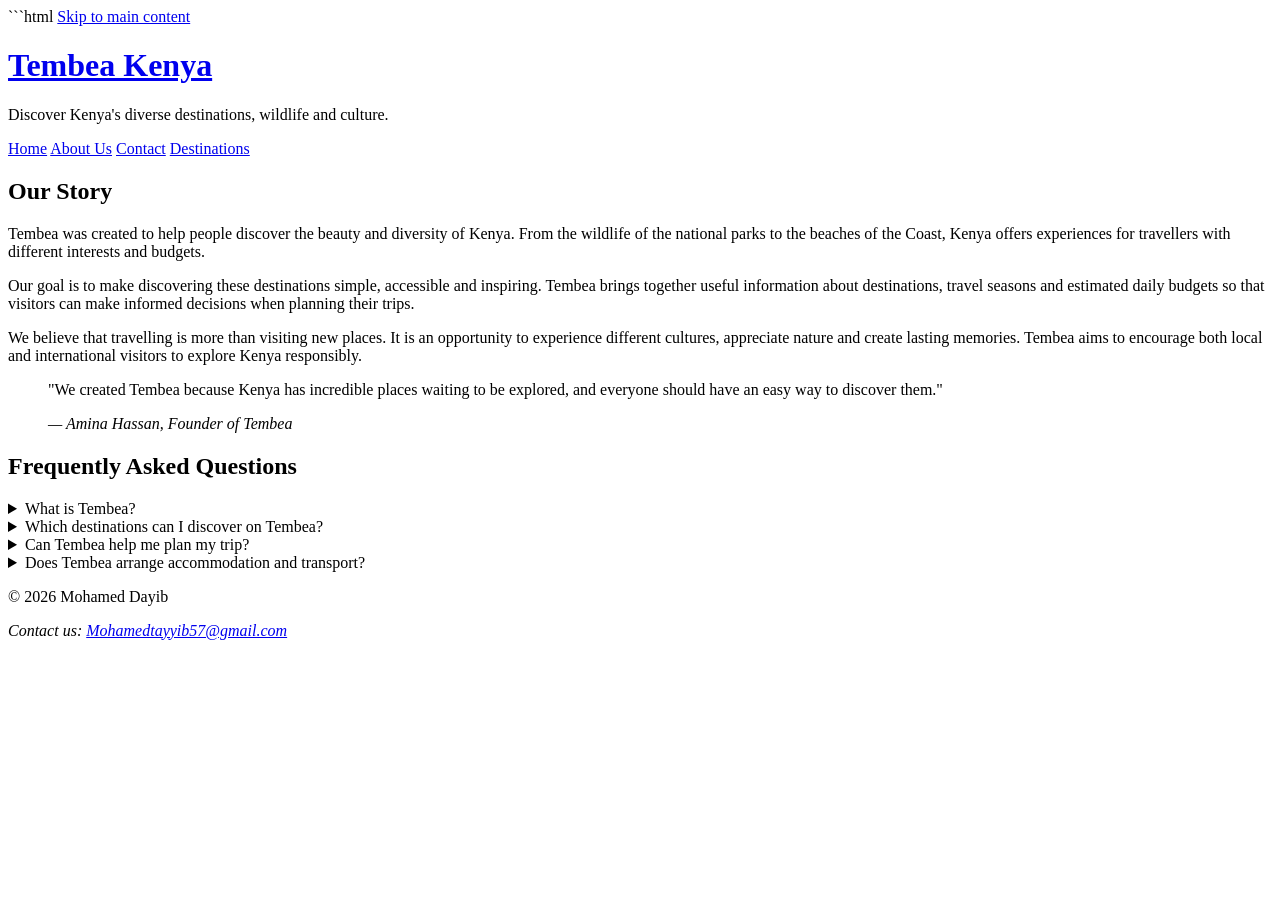
==== about.html @ 8fd85138 "Add my work in the Tembea Kenya" ====
```html
<!DOCTYPE html>
<html lang="en">
<head>
    <meta charset="UTF-8">
    <meta name="viewport" content="width=device-width, initial-scale=1.0">
    <title>Tembea | About Us</title>
</head>

<body>

    <a href="#main-content">Skip to main content</a>

    <header>
        <h1><a href="./index.html">Tembea Kenya</a></h1>

        <p>Discover Kenya's diverse destinations, wildlife and culture.</p>

        <nav>
            <a href="./index.html">Home</a>
            <a href="./about.html" aria-current="page">About Us</a>
            <a href="./contact.html">Contact</a>
            <a href="./destinations.html">Destinations</a>
        </nav>
    </header>

    <main id="main-content">

        <section>
            <h2>Our Story</h2>

            <p>
                Tembea was created to help people discover the beauty and
                diversity of Kenya. From the wildlife of the national parks
                to the beaches of the Coast, Kenya offers experiences for
                travellers with different interests and budgets.
            </p>

            <p>
                Our goal is to make discovering these destinations simple,
                accessible and inspiring. Tembea brings together useful
                information about destinations, travel seasons and estimated
                daily budgets so that visitors can make informed decisions
                when planning their trips.
            </p>

            <p>
                We believe that travelling is more than visiting new places.
                It is an opportunity to experience different cultures,
                appreciate nature and create lasting memories. Tembea aims
                to encourage both local and international visitors to explore
                Kenya responsibly.
            </p>

            <blockquote>
                <p>
                    "We created Tembea because Kenya has incredible places
                    waiting to be explored, and everyone should have an easy
                    way to discover them."
                </p>
                <cite>— Amina Hassan, Founder of Tembea</cite>
            </blockquote>
        </section>

        <section>
            <h2>Frequently Asked Questions</h2>

            <details>
                <summary>What is Tembea?</summary>
                <p>
                    Tembea is a travel discovery platform that helps visitors
                    explore destinations across Kenya and plan their trips.
                </p>
            </details>

            <details>
                <summary>Which destinations can I discover on Tembea?</summary>
                <p>
                    Tembea features destinations across Kenya, including
                    Nairobi, Nakuru, Mombasa and the Kenyan Coast, with more
                    destinations to be added.
                </p>
            </details>

            <details>
                <summary>Can Tembea help me plan my trip?</summary>
                <p>
                    Yes. You can explore our destination information and use
                    the contact page to send us a trip inquiry with your
                    preferred travel date and travel style.
                </p>
            </details>

            <details>
                <summary>Does Tembea arrange accommodation and transport?</summary>
                <p>
                    Tembea is primarily a destination discovery platform.
                    Specific accommodation and transport arrangements can be
                    discussed when submitting a trip inquiry.
                </p>
            </details>

        </section>

    </main>

    <footer>
        <p>&copy; 2026 Mohamed Dayib</p>

        <address>
            Contact us:
            <a href="mailto:Mohamedtayyib57@gmail.com">
                Mohamedtayyib57@gmail.com
            </a>
        </address>
    </footer>

</body>
</html>
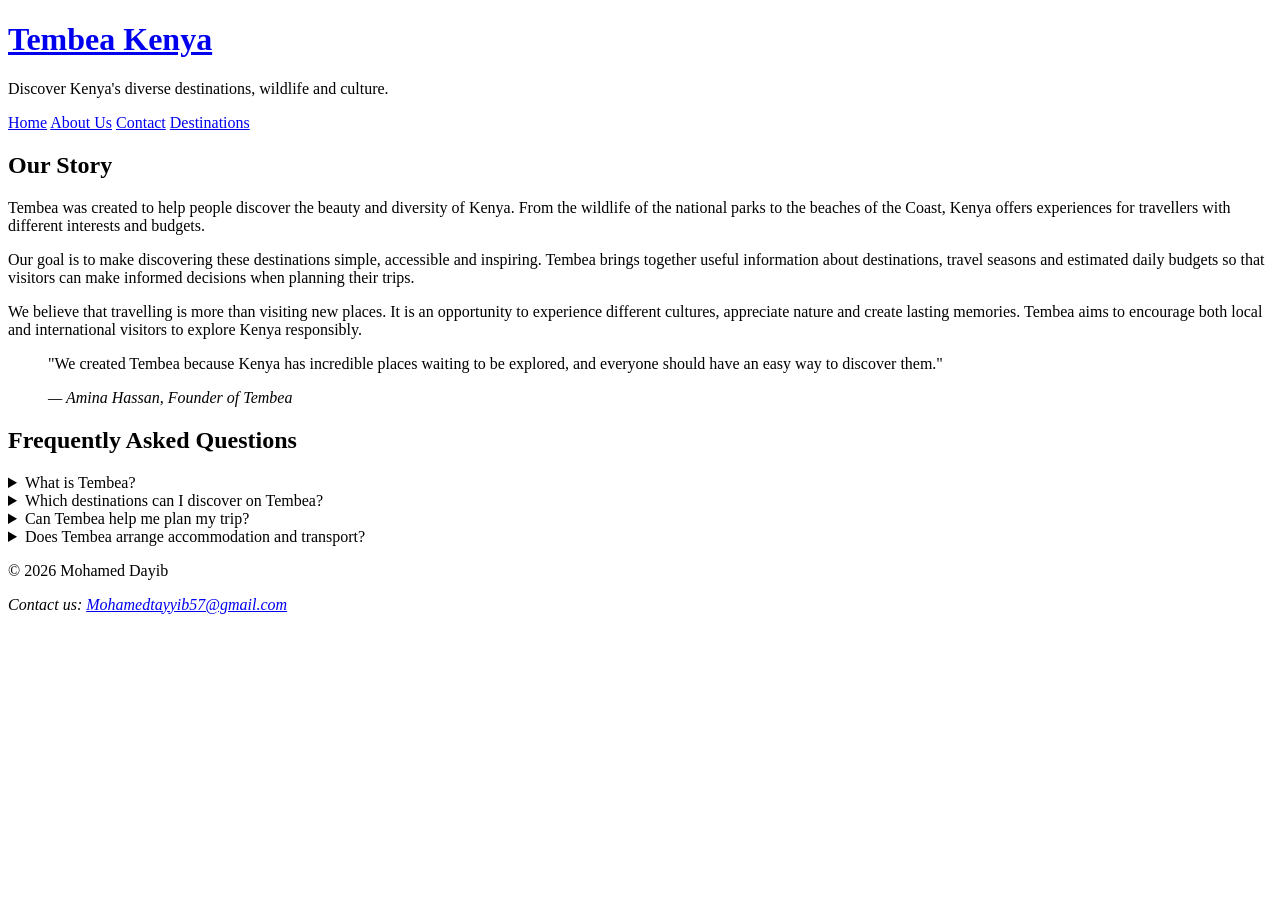
==== commit c203846f: "add screenshot and the new files" ====
--- a/about.html
+++ b/about.html
@@ -1,4 +1,4 @@
-```html
+
 <!DOCTYPE html>
 <html lang="en">
 <head>
@@ -8,8 +8,6 @@
 </head>
 
 <body>
-
-    <a href="#main-content">Skip to main content</a>
 
     <header>
         <h1><a href="./index.html">Tembea Kenya</a></h1>
@@ -24,7 +22,7 @@
         </nav>
     </header>
 
-    <main id="main-content">
+    <main>
 
         <section>
             <h2>Our Story</h2>
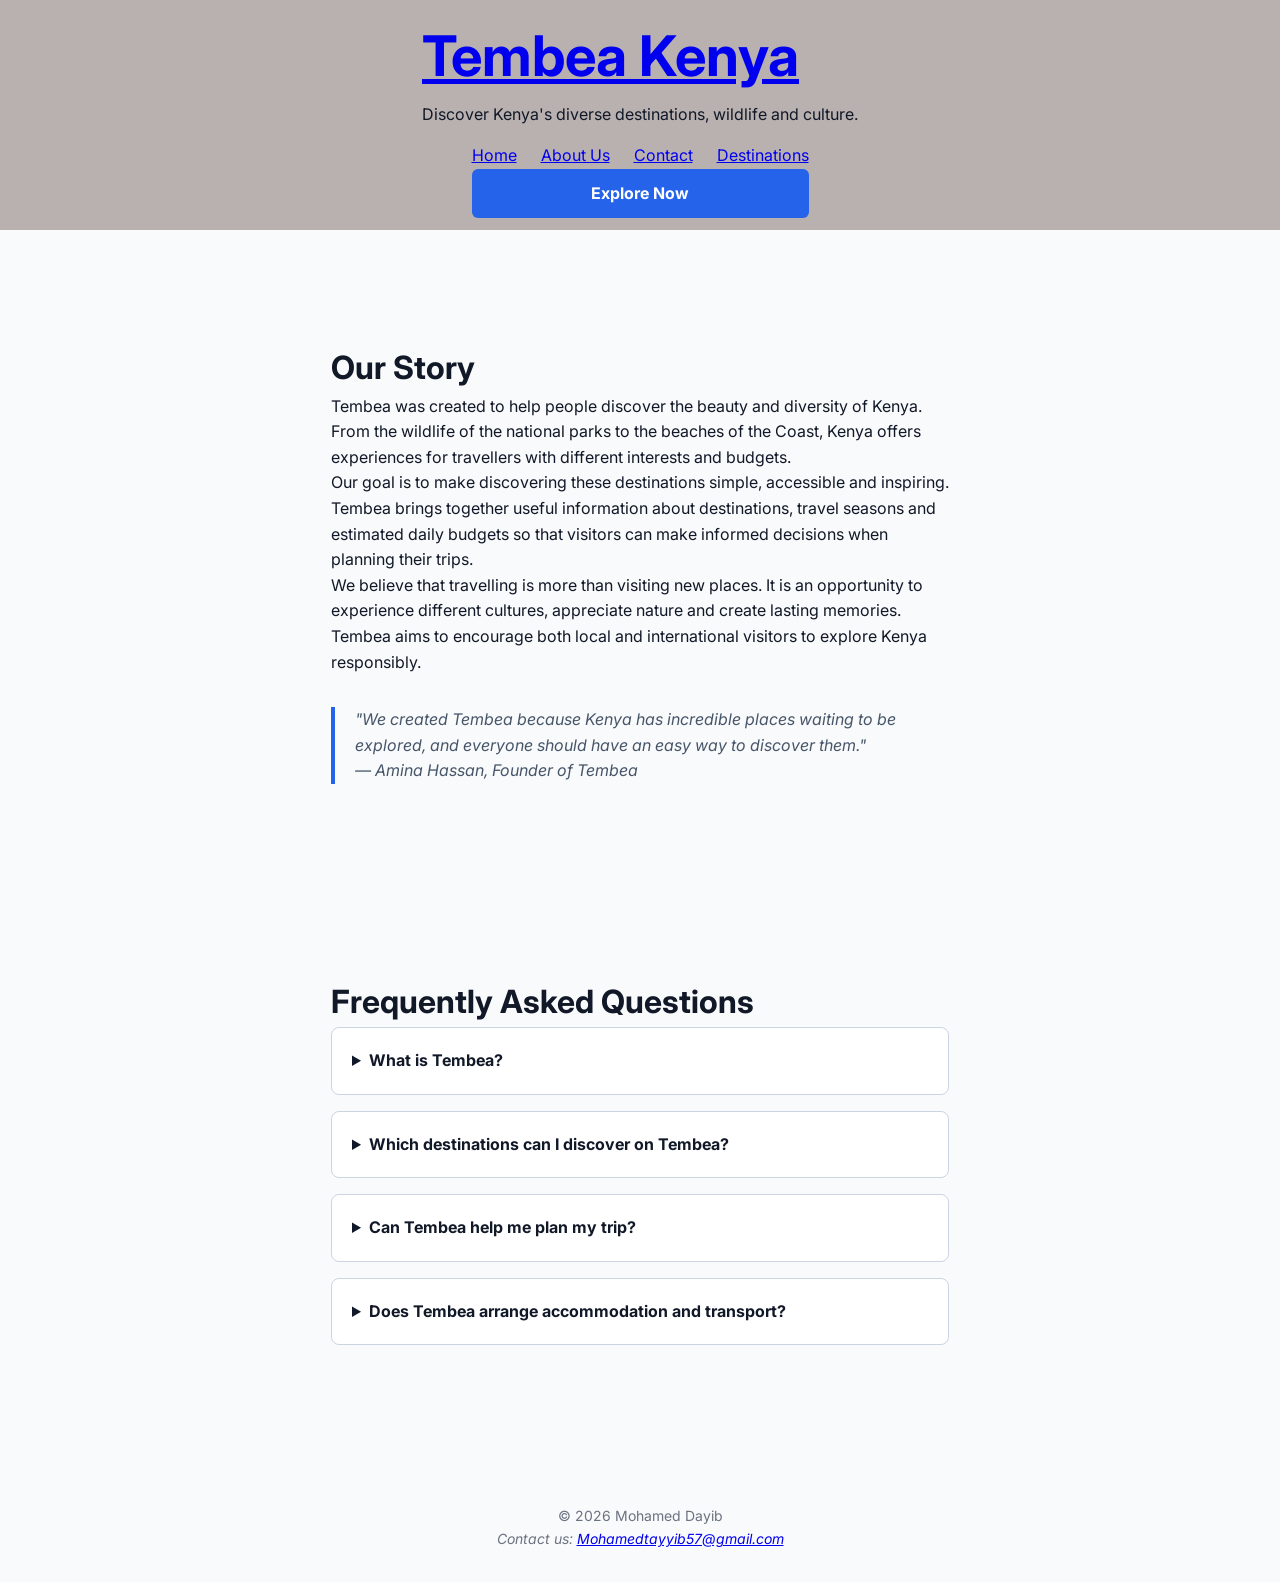
==== commit 8b22842c: "add tembea layout and styles" ====
--- a/about.html
+++ b/about.html
@@ -5,24 +5,33 @@
     <meta charset="UTF-8">
     <meta name="viewport" content="width=device-width, initial-scale=1.0">
     <title>Tembea | About Us</title>
+    <link rel="stylesheet" href="styles.css">
+
 </head>
 
 <body>
 
-    <header>
-        <h1><a href="./index.html">Tembea Kenya</a></h1>
+    <header class="navbar">
+        <div class="navbar-logo">
+            <h1><a href="./index.html" class="logo">Tembea Kenya</a></h1>
 
-        <p>Discover Kenya's diverse destinations, wildlife and culture.</p>
+            <p>Discover Kenya's diverse destinations, wildlife and culture.</p>
+        </div>
 
-        <nav>
-            <a href="./index.html">Home</a>
-            <a href="./about.html" aria-current="page">About Us</a>
-            <a href="./contact.html">Contact</a>
-            <a href="./destinations.html">Destinations</a>
+        <nav aria-label="Main navigation">
+            <div class="navbar-links">
+                <a href="./index.html">Home</a>
+                <a href="./about.html" aria-current="page">About Us</a>
+                <a href="./contact.html">Contact</a>
+                <a href="./destinations.html">Destinations</a>
+
+            </div>
+            <a href="./destinations.html" class="btn">Explore Now</a>
+
         </nav>
     </header>
 
-    <main>
+    <main class="prose">
 
         <section>
             <h2>Our Story</h2>
--- a/styles.css
+++ b/styles.css
@@ -0,0 +1,314 @@
+@import url('https://fonts.googleapis.com/css2?family=Inter:wght@400;700&display=swap');
+:root{
+    --font-main: 'Inter', system-ui, -apple-system, sans-serif;
+  --text-base: 1rem;
+  --text-line-height: 1.6;
+  --text-h1: clamp(2rem, 4vw + 1rem, 3.5rem);
+  --text-h2: 2rem;
+  --text-h3: 1.5rem;
+
+  --color-brand: #2563eb;          /* Vibrant blue */
+  --color-brand-hover: #1d4ed8;    /* Darker hover variant */
+  --color-text: #111827;           /* Dark text (High contrast on light) */
+  --color-surface: #f9fafb;        /* Light surface/background */
+  --color-surface-hover: #f3f4f6;  /* Surface hover variant */
+  --color-alternate: #6b7280;      /* Muted text for secondary information */
+
+  --space-section: clamp(3rem, 5vw + 1rem, 6rem);
+}
+* {
+  box-sizing: border-box;
+  padding: 0;
+  margin: 0;
+}
+body{
+    font-family: var(--font-main);
+  font-size: var(--text-base);
+  line-height: var(--text-line-height);
+  color: var(--color-text);
+  background-color: var(--color-surface);
+}
+
+
+main{
+flex: 1;
+}
+
+h1{
+    font-size:var(--text-h1)
+}
+h2 {
+  font-size: var(--text-h2)
+}
+
+h3 {
+  font-size: var(--text-h3)
+}
+section{
+    padding-top: var(--space-section);
+    padding-bottom: var(--space-section);
+
+}
+img, picture {
+  max-width: 100%;
+  display: block;
+}
+
+input, button, textarea, select {
+  font: inherit;
+}
+button {
+  cursor: pointer;
+  font-size: .61rem;
+}
+html, body {
+  height: 100%;
+  margin: 0;
+}
+
+body {
+  display: flex;
+  flex-direction: column;
+  min-height: 100vh;
+}
+
+main {
+  flex: 1; 
+}
+.navbar {
+    display: flex;
+    justify-content: center;
+    flex-direction: column;
+    align-items: center;
+    background: #b9b0b0;
+    gap: 1rem;
+    padding: 0.75rem 1.5rem;
+}
+.navbar-links {
+    display: flex;
+    gap: 1.5rem;
+    align-items: center;
+    justify-content: center;
+    list-style: none;
+}
+.hero {
+    display: flex;
+    flex-direction: column;    /* stack heading, tagline, button */
+    justify-content: center;   /* centre vertically (main axis = column) */
+    align-items: center;       /* centre horizontally */
+    gap: 1rem;
+    min-height: 60vh;
+    text-align: center;
+}
+.card {
+    background-color: var(--color-card-bg, #ffffff);
+    border: 1px solid var(--color-border, #cbd5e1);
+    border-radius: 0.75rem;
+    box-shadow: 0 10px 15px -3px rgba(0, 0, 0, 0.1);
+    padding: 2rem;
+    text-align: center;
+}
+.card-row {
+    display: flex;
+    text-align: center;
+    flex-wrap: wrap;   /* allow cards to wrap onto multiple lines */
+    gap: 1.5rem;
+}
+.card-row > .card {
+    flex: 1 1 250px;   /* grow | shrink | basis: aim for ~250px, then negotiate */
+}
+.gallery {
+    display: grid;
+    grid-template-columns: repeat(3, 1fr);
+    grid-auto-rows: 220px;               /* every auto-created row is 220px */
+    gap: 1rem;
+}
+.gallery img {
+    width: 100%;
+    height: 100%;
+    object-fit: cover;   /* fill the cell, crop instead of distorting */
+}
+.gallery {
+    gap: 1rem;              /* rows and columns */
+    /* or separately: */
+    row-gap: 2rem;
+    column-gap: 1rem;
+}
+.destinations {
+    display: grid;
+    object-fit: cover;
+    grid-template-columns: repeat(auto-fit, minmax(500px, 1fr));
+    gap: 1.5rem;
+}
+
+
+/* Prose container constraint */
+.prose {
+  max-width: 65ch;
+  margin-inline: auto;
+  padding: 2rem 1rem;
+}
+
+/* Styled Blockquote */
+blockquote {
+  border-left: 4px solid var(--color-brand, #0f766e);
+  padding-left: 1.25rem;
+  margin: 2rem 0;
+  font-style: italic;
+  color: #475569;
+}
+
+/* FAQ Details Spacing & Styling */
+details {
+  background-color: var(--color-card-bg, #ffffff);
+  border: 1px solid var(--color-border, #cbd5e1);
+  border-radius: 0.5rem;
+  padding: 1rem;
+  margin-bottom: 1rem;
+}
+
+summary {
+  font-weight: 700;
+  cursor: pointer;
+  padding: 0.25rem;
+}
+
+/* Hover state on summary */
+summary:hover {
+  color: var(--color-brand, #0f766e);
+}
+
+details[open] summary {
+  margin-bottom: 0.5rem;
+  border-bottom: 1px solid var(--color-border, #cbd5e1);
+
+
+}
+
+table{
+  
+  width: 100%;
+  border-collapse: collapse;
+  margin-top: 1rem;
+ 
+}
+th,td {
+  border-bottom: 1px solid var(--color-border, #cbd5e1);
+  padding: 10px;
+}
+  
+
+footer {
+  position: sticky;
+  background-color: var(--color-surface, #8b8d8f);
+  padding: 2rem 1rem;
+  text-align: center;
+  font-size: 0.875rem;
+  color: var(--color-alternate, #6b7280);
+}
+
+
+
+/* Contact Card Container */
+.contact-section {
+  padding: 4rem 0;
+  display: flex;
+  justify-content: center;
+}
+
+.contact-card {
+  background-color: var(--color-card-bg, #ffffff);
+  border: 1px solid var(--color-border, #cbd5e1);
+  border-radius: 0.75rem;
+  box-shadow: 0 10px 15px -3px rgba(0, 0, 0, 0.1);
+  padding: 2.5rem;
+  width: 100%;
+  max-width: 600px;
+}
+
+.contact-card h2 {
+  font-size: var(--text-h2, 2rem);
+  margin-bottom: 1.5rem;
+}
+
+/* Form Groups & Labels Above Inputs */
+.form-group {
+  display: flex;
+  flex-direction: column;
+  gap: 0.5rem;
+  margin-bottom: 1.5rem;
+}
+
+label {
+  font-weight: 600;
+}
+
+/* Inputs Full-Width with Clear Focus Styles */
+input[type="text"],
+input[type="email"],
+select,
+textarea {
+  width: 100%;
+  padding: 0.75rem;
+  border: 1px solid var(--color-border, #cbd5e1);
+  border-radius: 0.375rem;
+  background-color: var(--color-surface, #f8fafc);
+}
+
+input:focus-visible,
+select:focus-visible,
+textarea:focus-visible,
+button:focus-visible {
+  outline: 2px solid var(--color-brand, #0f766e);
+  outline-offset: 2px;
+}
+
+/* Styled Fieldset and Radio Group */
+fieldset {
+  border: 1px solid var(--color-border, #cbd5e1);
+  border-radius: 0.375rem;
+  padding: 1rem;
+}
+
+legend {
+  font-weight: 600;
+  padding: 0 0.5rem;
+}
+
+.radio-group {
+  display: flex;
+  gap: 1.5rem;
+  margin-top: 0.5rem;
+}
+
+.radio-group label {
+  font-weight: normal;
+  display: flex;
+  align-items: center;
+  gap: 0.5rem;
+  cursor: pointer;
+}
+
+/* Shared Button Style with Hover and Focus States */
+.btn {
+  display: block;
+  width: 100%;
+  background-color: var(--color-brand, #0f766e);
+  color: #ffffff;
+  padding: 0.75rem 1.75rem;
+  border: none;
+  border-radius: 0.375rem;
+  font-weight: 700;
+  text-align: center;
+  text-decoration: none;
+  cursor: pointer;
+  transition: background-color 0.2s ease;
+}
+
+.btn:hover {
+  background-color: var(--color-brand-hover, #115e59);
+}
+
+
+
+
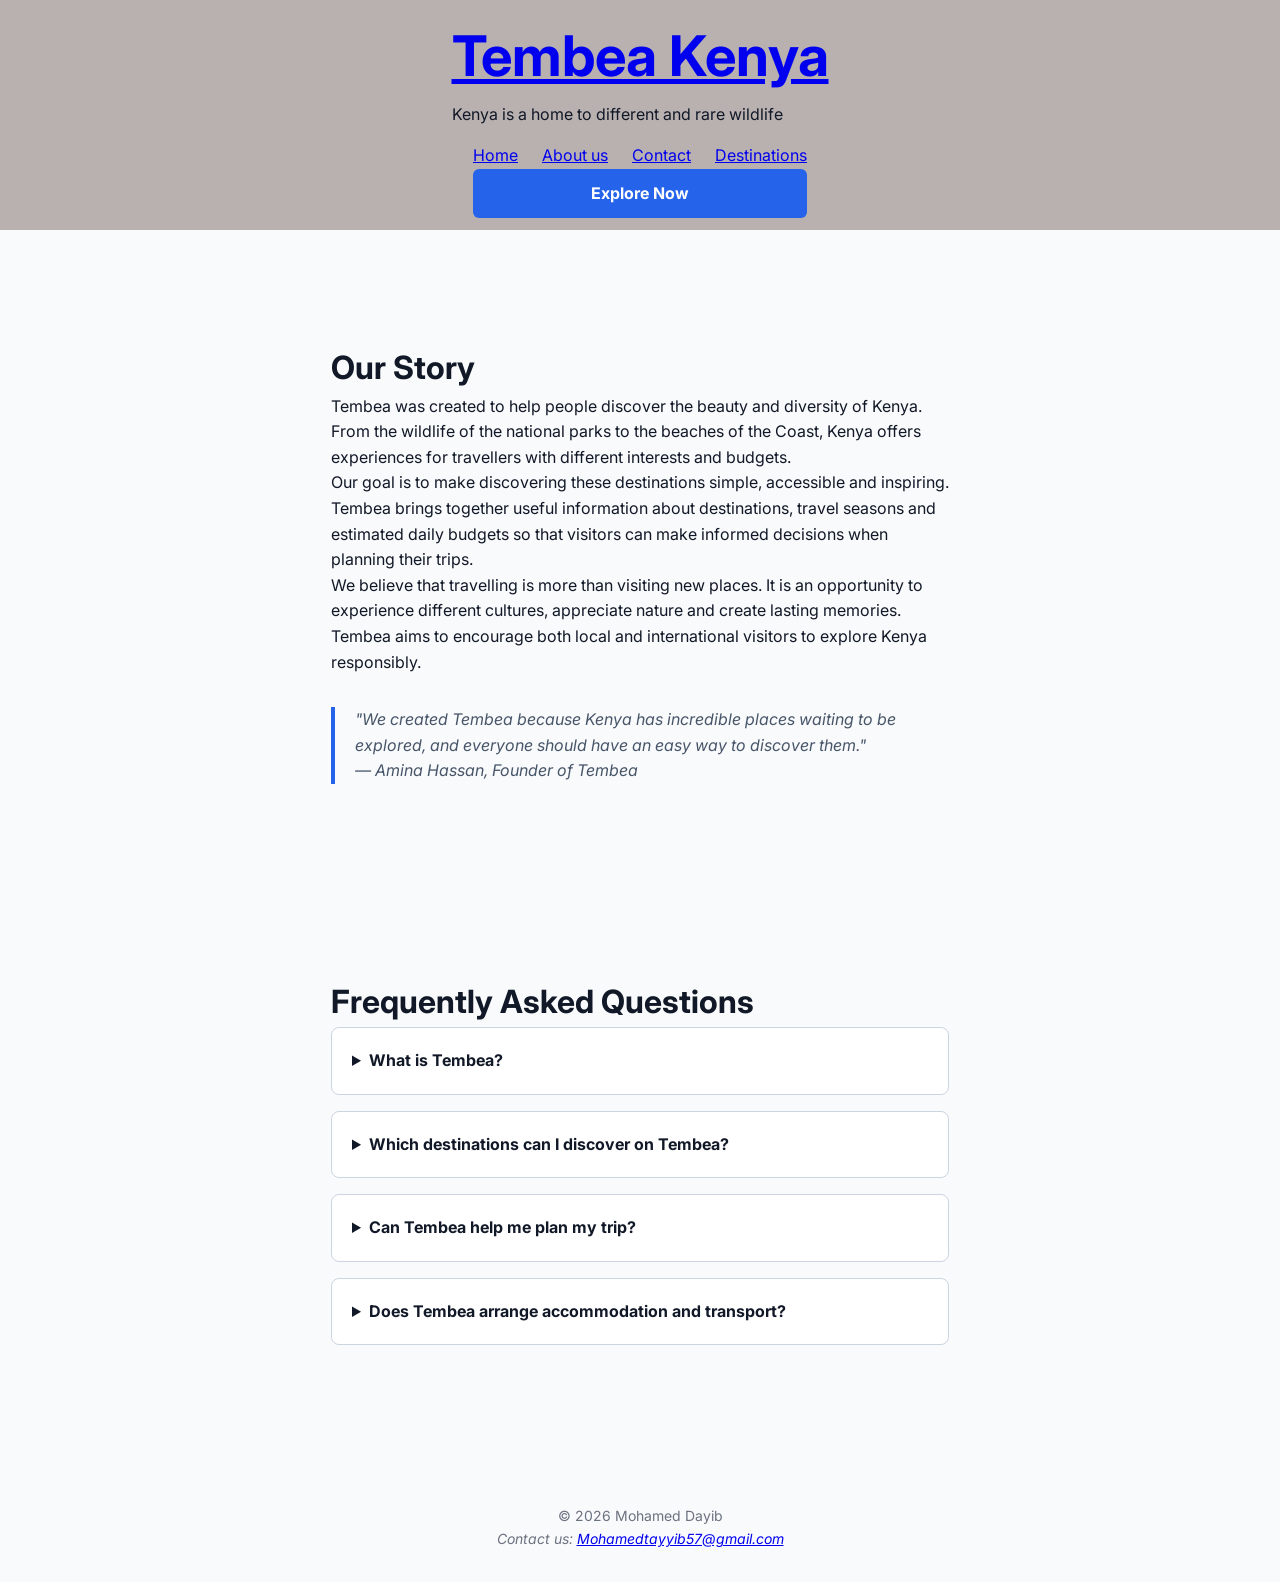
==== commit 0b5fe2fa: "add .js files" ====
--- a/about.html
+++ b/about.html
@@ -11,25 +11,32 @@
 
 <body>
 
-    <header class="navbar">
-        <div class="navbar-logo">
-            <h1><a href="./index.html" class="logo">Tembea Kenya</a></h1>
+   <header class="navbar">
+  <div class="navbar-logo">
+    <h1><a href="./index.html" class="logo">Tembea Kenya</a></h1>
+    <p>Kenya is a home to different and rare wildlife</p>
+  </div>
 
-            <p>Discover Kenya's diverse destinations, wildlife and culture.</p>
-        </div>
+  <!-- Mobile Menu Toggle Button -->
+  <button 
+    type="button" 
+    class="menu-toggle" 
+    aria-controls="main-nav" 
+    aria-expanded="false" 
+    aria-label="Toggle navigation menu">
+    <span class="hamburger-icon" aria-hidden="true"></span>
+  </button>
 
-        <nav aria-label="Main navigation">
-            <div class="navbar-links">
-                <a href="./index.html">Home</a>
-                <a href="./about.html" aria-current="page">About Us</a>
-                <a href="./contact.html">Contact</a>
-                <a href="./destinations.html">Destinations</a>
-
-            </div>
-            <a href="./destinations.html" class="btn">Explore Now</a>
-
-        </nav>
-    </header>
+  <nav id="main-nav" aria-label="Main">
+    <div class="navbar-links">
+      <a href="./index.html" aria-current="page">Home</a>
+      <a href="./about.html">About us</a>
+      <a href="./contact.html">Contact</a>
+      <a href="./destinations.html">Destinations</a>
+    </div>
+    <a href="./destinations.html" class="btn">Explore Now</a>
+  </nav>
+</header>
 
     <main class="prose">
 
@@ -121,6 +128,6 @@
             </a>
         </address>
     </footer>
-
+    <script type="module" src="./js/main.js" ></script>
 </body>
 </html>
--- a/styles.css
+++ b/styles.css
@@ -134,12 +134,96 @@
     row-gap: 2rem;
     column-gap: 1rem;
 }
-.destinations {
+/* Destination Sections & Grid Layout */
+.destinations section:not(:last-child) {
+  margin-bottom: 3rem;
+}
+
+.destinations section {
+  display: grid;
+  grid-template-columns: repeat(auto-fit, minmax(280px, 1fr));
+  gap: 1.5rem;
+}
+
+.destinations section > h2 {
+  grid-column: 1 / -1;
+}
+
+.gallery {
+  display: flex;
+  flex-direction: column;
+  background: #fdfdfd;
+  border: 1px solid #e2e8f0;
+  border-radius: 8px;
+  overflow: hidden;
+}
+
+.gallery-image {
+  width: 100%;
+  height: 100%;
+  aspect-ratio: 16 / 9;
+  object-fit: cover;
+}
+
+/* Featured first destination spanning 2x2 on desktop */
+@media (min-width: 768px) {
+  .destinations section:first-of-type {
     display: grid;
-    object-fit: cover;
-    grid-template-columns: repeat(auto-fit, minmax(500px, 1fr));
-    gap: 1.5rem;
-}
+    grid-template-columns: repeat(2, 1fr);
+    grid-auto-rows: auto;
+  }
+
+  .destinations section:first-of-type > h2 {
+    grid-column: 1 / -1;
+  }
+
+  .destinations section:first-of-type .gallery:first-of-type {
+    grid-column: span 2;
+    grid-row: span 2;
+  }
+
+  .destinations section:first-of-type .gallery:first-of-type .gallery-image {
+    aspect-ratio: 21 / 9;
+  }
+}
+
+/* Comparison Table Wrapper and Styling */
+.table-wrapper {
+  overflow-x: auto;
+  width: 100%;
+  margin-top: 1rem;
+  border: 1px solid #e2e8f0;
+  border-radius: 8px;
+}
+
+table {
+  width: 100%;
+  border-collapse: collapse;
+  text-align: left;
+  min-width: 600px;
+}
+
+th, td {
+  padding: 0.75rem 1rem;
+  border-bottom: 1px solid #e2e8f0;
+}
+
+th {
+  background-color: #f8fafc;
+  font-weight: 600;
+}
+
+tbody tr:nth-child(even) {
+  background-color: #f8fafc;
+}
+
+tbody tr:hover {
+  background-color: #f1f5f9;
+}
+
+
+
+
 
 
 /* Prose container constraint */
@@ -308,7 +392,63 @@
 .btn:hover {
   background-color: var(--color-brand-hover, #115e59);
 }
-
-
-
-
+/* Hide hamburger button on desktop */
+.menu-toggle {
+  display: none;
+  background: none;
+  border: 2px solid transparent;
+  cursor: pointer;
+  padding: 0.5rem;
+}
+
+/* Clear focus ring for keyboard users */
+.menu-toggle:focus-visible,
+nav a:focus-visible {
+  outline: 2px solid #005fcc;
+  outline-offset: 2px;
+}
+
+/* Mobile Styles */
+@media (max-width: 768px) {
+  .menu-toggle {
+    display: block;
+  }
+
+  /* Simple CSS Hamburger Lines */
+  .hamburger-icon,
+  .hamburger-icon::before,
+  .hamburger-icon::after {
+    display: block;
+    width: 24px;
+    height: 3px;
+    background-color: #333;
+    position: relative;
+    transition: transform 0.2s ease;
+  }
+
+  .hamburger-icon::before,
+  .hamburger-icon::after {
+    content: "";
+    position: absolute;
+    left: 0;
+  }
+
+  .hamburger-icon::before { top: -7px; }
+  .hamburger-icon::after { top: 7px; }
+
+  /* Hide menu from both screen and Tab order when closed */
+  #main-nav {
+    display: none;
+    flex-direction: column;
+    width: 100%;
+  }
+
+  /* Reveal menu when toggled open */
+  #main-nav.is-open {
+    display: flex;
+  }
+}
+
+
+
+
